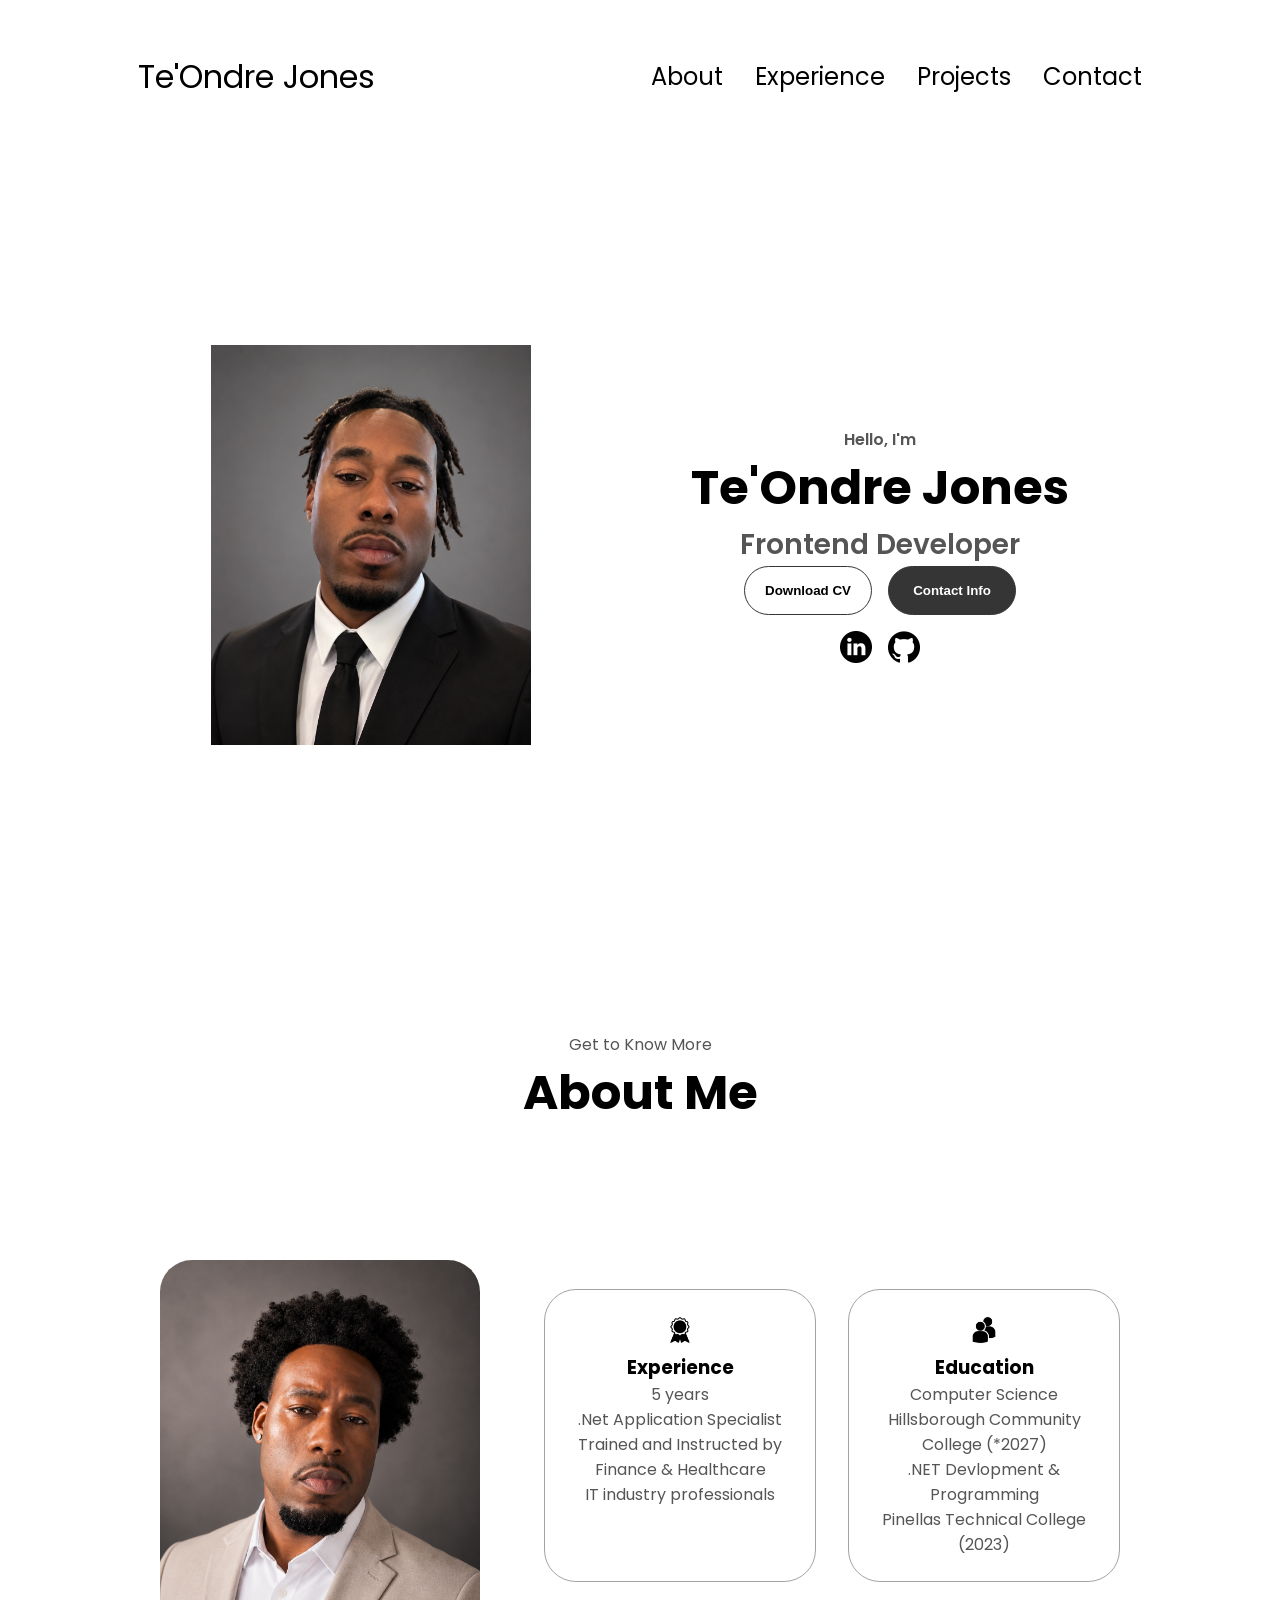
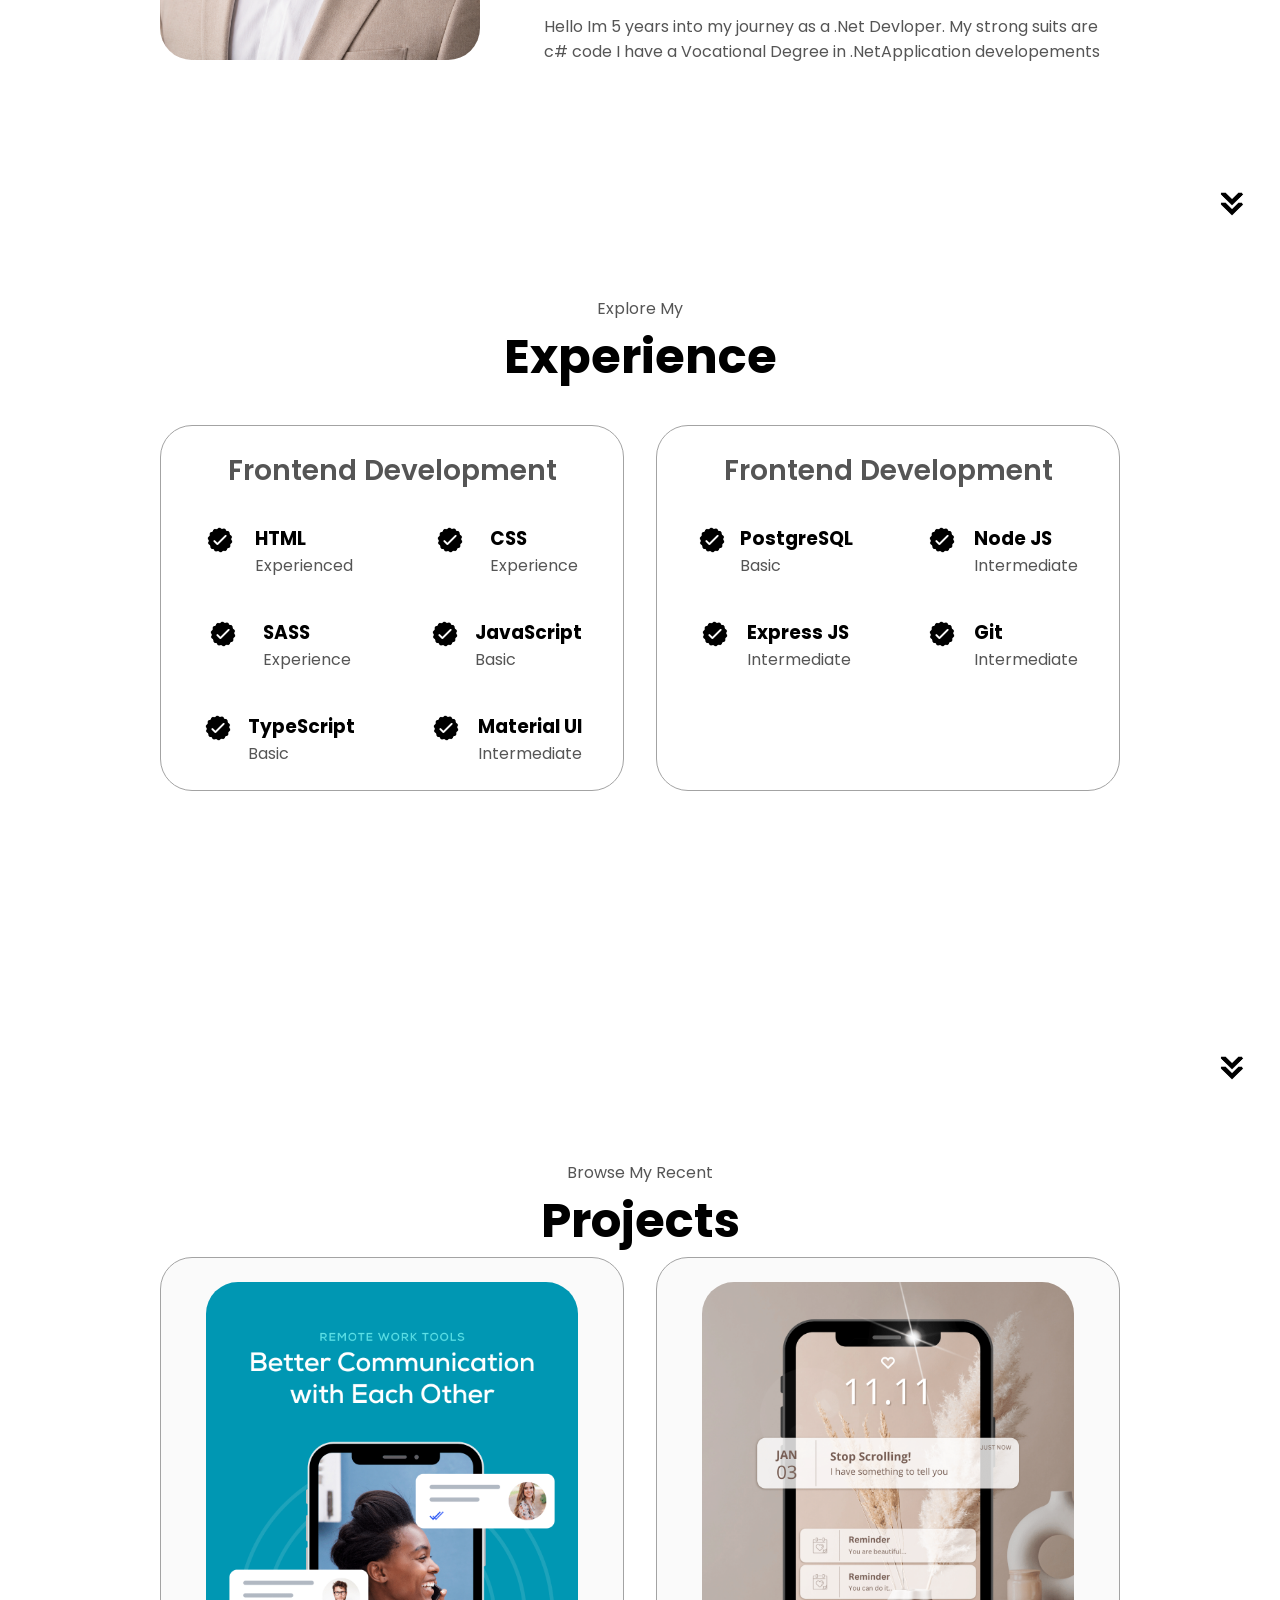
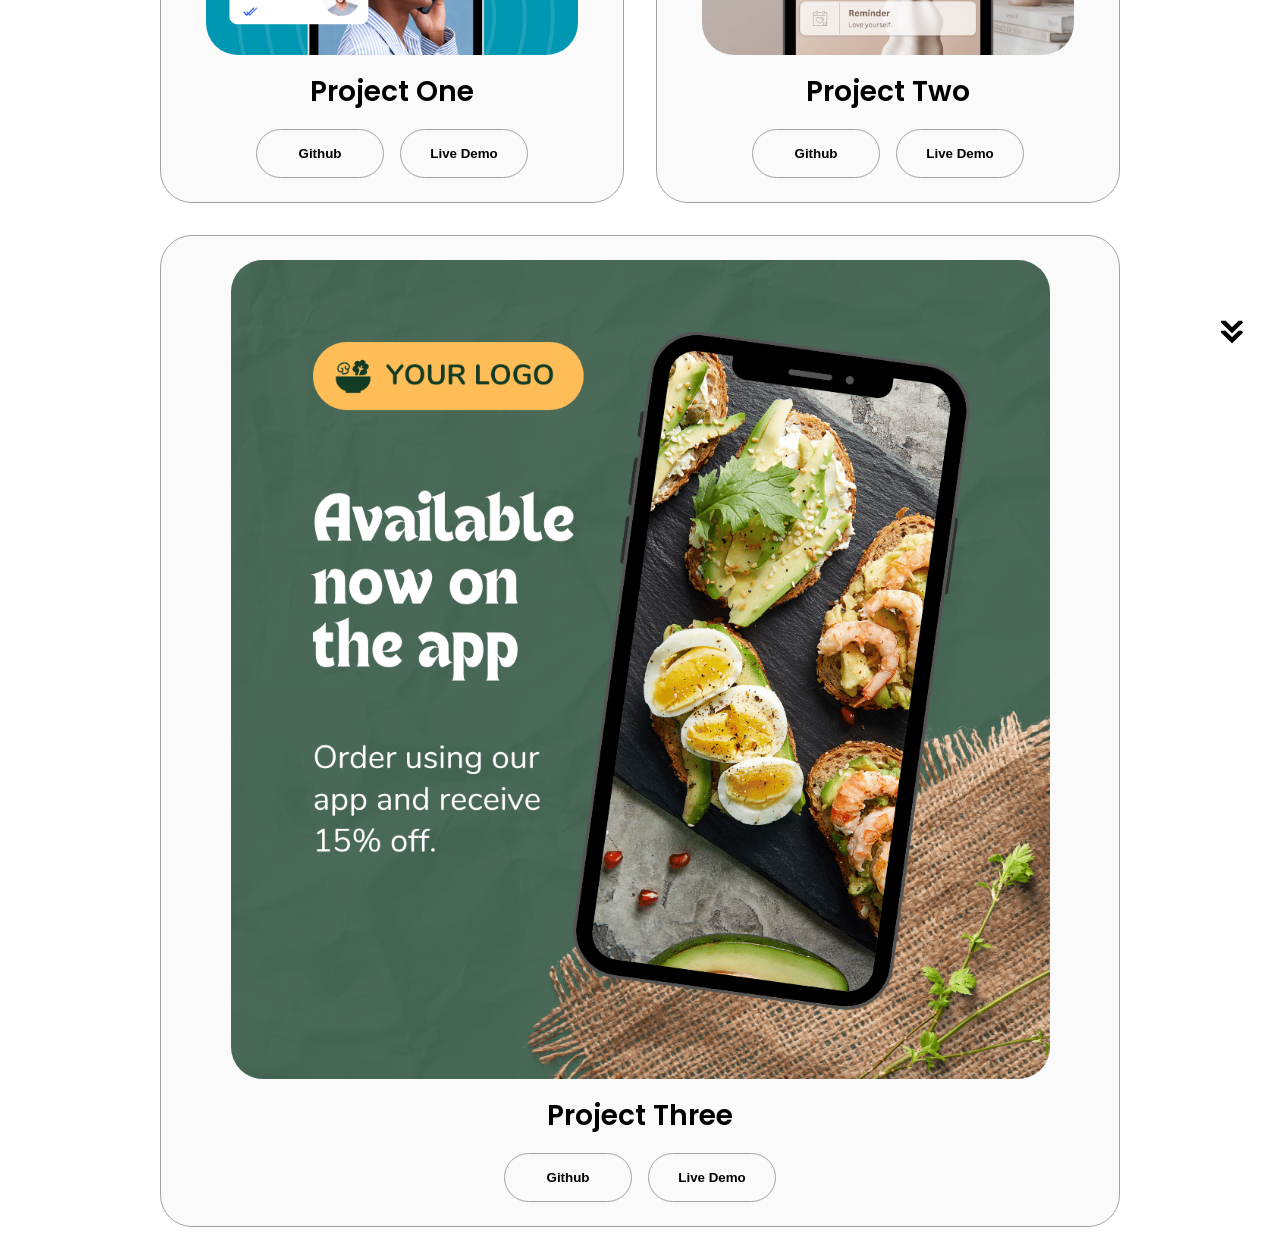
==== index.html @ f0c5bff0 "Move portfolio files to repository root for GitHub Pages" ====
<!DOCTYPE html>
<html lang="en">
<head>
    <meta charset="UTF-8">
    <meta name="viewport" content="width=device-width, initial-scale=1.0">
    <title>My Portfolio</title>
    <link rel="stylesheet" href="style.css"/>
    <link rel="stylesheet" href="mediaqueries.css"/>

</head>
<body>
    <nav id="desktop-nav">
        <div class="logo">Te'Ondre Jones</div>
        <div>
            <ul class="nav-links"> 
                <li><a href="#about">About</a></li>
                <li><a href="#experience">Experience</a></li>
                <li><a href="#projects">Projects</a></li>
                <li><a href="#contact">Contact</a></li>
            </ul>
        </div>
    </nav>
    <nav id="hamburger-nav">
        <div class="logo">Te'Ondre Jones</div>  
        <div class="hamburger-menu">
            <div class="hamburger-icon" onclick="toggleMenu()">
            <span></span>
            <span></span>
            <span></span>
            </div>
            <div class="menu-links">
                <li><a href="#about" onclick="toggleMenu()">About</a></li>
                <li><a href="#experience" onclick="toggleMenu()">Experience</a></li>
                <li><a href="#projects" onclick="toggleMenu()">Projects</a></li>
                <li><a href="#contact" onclick="toggleMenu()">Contact</a></li>
            </div>
        </div>
    </nav>
    <section id="profile">
        <div class="section_pic-container">
            <img src="./assests/Its Me.png" alt="John Doe profile
             picture"/>
        </div>
        <div class="section_text">
            <p class="section_text_p1">Hello, I'm</p>
            <h1 class="title">Te'Ondre Jones</h1>
            <p class="section_text_p2">Frontend Developer</p>
            <div class="btn-container">
                <button 
                class="btn btn-color-2"onclick="window.open('./assests/resume-example.pdf')"
                >Download CV
            </button>
            <button 
            class="btn btn-color-1"onclick="location.href='./#contact'"
            >Contact Info
        </button>
            </div>
            <div id="social-container">
                <img src="./assests/linkedin.png"
                 alt="My linkedin profile" 
                class="icon"
                 onclick="location.href='https://www.linkedin.com/in/te-ondre-jones-409a4a155/'"
                />
                <img src="./assests/github.png"
                alt="My Github profile" 
               class="icon"
                onclick="location.href='https://github.com/'"
                />
                </div>
        </div>
    </section>
    <section id="about">
        <p class="section_text_p1">Get to Know More </p>
        <h1 class="title">About Me </h1>
        <div class="section-container">
            <div class="section_pic-container">
                <img
                 src="./assests/Its ME 2.png"
                 alt="profile picture"
                 class="about-pic"
                 />
            </div>    
            <div class="about-details-container">
                <div class="about-containers">
                    <div class="details-container">
                        <img 
                        src="./assests/experience.png" 
                        alt="Experience icon"
                        class="icon"
                        />
                        <h3>Experience</h3>
                        <p> 5 years <br> .Net Application Specialist <br>
                        Trained and Instructed by <br> Finance & Healthcare <br> IT industry professionals
                        </p>
                    </div>
                    <div class="details-container">
                        <img 
                        src="./assests/education.png" 
                        alt="Education icon"
                        class="icon"
                        />
                        <h3>Education</h3>
                        <p> Computer Science <br> Hillsborough Community College (*2027)<br>
                             .NET Devlopment & Programming <br> Pinellas Technical College (2023)</p>
                    </div>
                </div>
                <div class="text-container">
                 <p>
                    Hello Im 5 years into my journey as a .Net Devloper. My strong suits are c# code I have a Vocational Degree in .NetApplication developements
                 </p>
                </div>
            </div>
        </div>
        <img src="./assests/arrow.png" alt="Arrow icon" class="icon arrow"
        onclick="location.href='./#experience'"
        />
    </section>
    <section id="experience">
        <p class="section_text_p1">Explore My</p>
        <h1 class="title">Experience</h1>
        <div class="experience-details-container">
            <div class="about-containers">
                <div class="details-container">
                    <h2 class="experience-sub-title">Frontend Development</h2>
                    <div class="article-container">
                        <article>
                            <img 
                            src="./assests/checkmark.png" 
                            alt="Experience icon"
                            class="icon"
                            />
                            <div>
                                <h3>HTML</h3>
                                <P>Experienced</P>
                            </div>
                        </article>
                        <article>
                            <img 
                            src="./assests/checkmark.png" 
                            alt="Experience icon"
                            class="icon"
                            />
                            <div>
                                <h3>CSS</h3>
                                <P>Experience</P>
                            </div>
                        </article>
                        <article>
                            <img 
                            src="./assests/checkmark.png" 
                            alt="Experience icon"
                            class="icon"
                            />
                            <div>
                                <h3>SASS</h3>
                                <P>Experience</P>
                            </div>
                        </article>
                        <article>
                            <img 
                            src="./assests/checkmark.png" 
                            alt="Experience icon"
                            class="icon"
                            />
                            <div>
                                <h3>JavaScript</h3>
                                <P>Basic</P>
                            </div>
                        </article>
                        <article>
                            <img 
                            src="./assests/checkmark.png" 
                            alt="Experience icon"
                            class="icon"
                            />
                            <div>
                                <h3>TypeScript</h3>
                                <P>Basic</P>
                            </div>
                        </article>
                        <article>
                            <img 
                            src="./assests/checkmark.png" 
                            alt="Experience icon"
                            class="icon"
                            />
                            <div>
                                <h3>Material UI</h3>
                                <P>Intermediate</P>
                            </div>
                        </article>
                    </div>
                </div>
                <div class="details-container">
                    <h2 class="experience-sub-title">Frontend Development</h2>
                    <div class="article-container">
                        <article>
                            <img 
                            src="./assests/checkmark.png" 
                            alt="Experience icon"
                            class="icon"
                            />
                            <div>
                                <h3>PostgreSQL</h3>
                                <P>Basic</P>
                            </div>
                        </article>
                        <article>
                            <img 
                            src="./assests/checkmark.png" 
                            alt="Experience icon"
                            class="icon"
                            />
                            <div>
                                <h3>Node JS</h3>
                                <P>Intermediate</P>
                            </div>
                        </article>
                        <article>
                            <img 
                            src="./assests/checkmark.png" 
                            alt="Experience icon"
                            class="icon"
                            />
                            <div>
                                <h3>Express JS</h3>
                                <P>Intermediate</P>
                            </div>
                        </article>
                        <article>
                            <img 
                            src="./assests/checkmark.png" 
                            alt="Experience icon"
                            class="icon"
                            />
                            <div>
                                <h3>Git</h3>
                                <P>Intermediate</P>
                            </div>
                        </article>
                        
                    </div>
                </div>
            </div>
        </div>
        <img 
        src="./assests/arrow.png" 
        alt="Arrow icon" 
        class="icon arrow"
        onclick="location.href='./#projects'"
        />
    </section>
    <section id="projects">
       <P class="section_text_p1">Browse My Recent</P> 
       <h1 class="title">Projects</h1>
       <div class="experience-details-container">
        <div class="projects-containers">
        <div class="details-container color-container">
            <div class="article-container">
                <img 
                src="./assests/project-1.png"
                alt="Project 1"
                class="project-img"
                />      
            </div>
            <h2 class="experience-sub-title project-title">Project One</h2>
            <div class="btn-container">
                <button class="btn btn-color-2 project-btn"
                onclick="location.href='https://github.com/'"
            >
                Github
            </button>
            <button
             class="btn btn-color-2 project-btn"
             onclick="location.href='https://github.com/'"
            >
              Live Demo
             </button>
            </div>
        </div>
        <div class="details-container color-container">
            <div class="article-container">
                <img 
                src="./assests/project-2.png"
                alt="Project 2"
                class="project-img"
                />      
            </div>
            <h2 class="experience-sub-title project-title">Project Two</h2>
            <div class="btn-container">
                <button class="btn btn-color-2 project-btn"
                onclick="location.href='https://github.com/'"
            >
                Github
            </button>
            <button
             class="btn btn-color-2 project-btn"
             onclick="location.href='https://github.com/'"
            >
              Live Demo
             </button>
            </div>
        </div>
        <div class="details-container color-container">
            <div class="article-container">
                <img 
                src="./assests/project-3.png"
                alt="Project 3"
                class="project-img"
                />      
            </div>
            <h2 class="experience-sub-title project-title">Project Three</h2>
            <div class="btn-container">
                <button class="btn btn-color-2 project-btn"
                onclick="location.href='https://github.com/'"
            >
                Github
            </button>
            <button
             class="btn btn-color-2 project-btn"
             onclick="location.href='https://github.com/'"
            >
              Live Demo
             </button>
            </div>
        </div>
    </div>
       </div>
       <img 
       src="./assests/arrow.png" 
       alt="Arrow icon" 
       class="icon arrow"
       onclick="location.href='./#experience'"
       />
       
    </section>
    <section id="contact">
     <p class="section_text_p1">Get in Touch</p>
     <h1 class="title">Contact Me</h1>
     <div class="contact-info-upper-container">
        <div class="contact-info-container">
            <img 
            src="./assests/email.png" 
            alt="Email icon"
            class="icon contact-icon email-icon"
            />
            <p><a href="mailto:examplemail@gmail.com">Teondrej21@gmail.com</a>
            </p>
        </div>
        <div class="contact-info-container">
            <img 
            src="./assests/linkedin.png" 
            alt="linkedin icon"
            class="icon contact-icon"
            />
            <p><a href="https://www.linkedin.com/in/teondrejones/">LinkedIn</a>
            </p>
        </div>
     </div>
    </section>
    <footer>
        <nav>
            <div class="nav-links-container">
                <ul class="nav-links"> 
                    <li><a href="#about">About</a></li>
                    <li><a href="#experience">Experience</a></li>
                    <li><a href="#projects">Projects</a></li>
                    <li><a href="#contact">Contact</a></li>
                </ul>
            </div>
        </nav>
        <p>Copyright &#169; 2026 Teondre Jones. All Rights Reserved.</p>
    </footer>
  <script src="script.js"></script>  
</body>
</html>
---- style.css ----
/* General*/


@import url('https://fonts.googleapis.com/css2?family=Poppins:wght@300;400;500;600&display=swap');

*{
    margin:0;
    padding:0;
}
body {
    font-family: "Poppins", sams-serfif;
}

html{
    scroll-behavior: smooth;
}

p{
    color:rgb(85, 85, 85);
}

/* TRANSITION */

a, .btn{
    transition: all 300ms ease;
}

/*  DESKTOP NAV*/

nav,
 .nav-links{
    display:flex;
}

nav {
justify-content: space-around;
align-items: center;
height:17vh;
}

.nav-links{
    gap:2rem;
    list-style:none;
    font-size:1.5rem;
}

a{
    color:black;
    text-decoration: none;
    text-decoration-color: white;
}
a:hover{
    color: grey;
    text-decoration: underline;
    text-underline-offset: 1rem;
    text-decoration-color: rgb(181,181,181);
}

.logo{
    font-size: 2rem;
}

.logo:hover{
    cursor: default;
}

/*HAMBURGER MENU */

#hamburger-nav{
    display:none;
}

.hamburger-menu{
    position: relative;
    display: inline-block;
}

.hamburger-icon{
    display: flex;
    flex-direction: column;
    justify-content: space-between;
    height: 24px;
    width: 30px;
    cursor:pointer;
}

.hamburger-icon span {
    width: 100%;
    height:2px;
    background-color:black;
    transition: all 0.3 ease-in-out;
}
.menu-links{
    position: absolute;
    top: 100%;
    right: 0%;
    background-color:white;
    width: fit-content;
    max-height: 0;
    overflow: hidden;
    transition: all 0.3 ease-in-out;


}

.menu-links a {
    display: block;
    padding: 10px;
    text-align: center;
    font-size:1.5rem;
    color:black;
    text-decoration: none;
    transition: all 0.3 ease-in-out;
}

.menu-links li{
    list-style:none;
}
.menu-links.open{
    max-height: 300px;
}

.hamburger-icon.open span:first-child{
    transform: rotate(45deg) translate(10px, 5px);
}
.hamburger-icon.open span:nth-child(2){
    opacity: 0;
}

.hamburger-icon.open span:last-child{
    transform: rotate(-45deg) translate(10px, -5px);
}

.hamburger-icon span:first-child{
    transform: none;
}
.hamburger-icon span:first-child{
    opacity: 1;
}
.hamburger-icon span:first-child{
    transform: none;
}

/*SECTIONS*/

section{
    padding-top:4vh;
    height: 96vh;
    margin:0 10rem;
    box-sizing: border-box;
    min-height: fit-content;
}

.section-container{
    display:flex;
}

/* PROFILE SECTION*/

#profile {
    display:flex;
    justify-content: center;
    gap: 5rem;
    height: 80vh;
}

.section_pic-container{
    display: flex;
    height: 400px;
    width: 400px;
    margin: auto 0;
}
.section_text{
    align-self:center;
    text-align: center;
}

.section_text p {
    font-weight: 600;
}

.section_text_p1 {
text-align: center;
}

.section_text_p2{
    font-size: 1.75rem;
    margin-bottom: 1 rem;
}

.title {
    font-size: 3rem;
    text-align: center;
}

#social-container{

    display:flex ;
    justify-content: center;
    margin-top: 1rem;
    gap: 1rem;
}

/*ICONS*/

.icon{
cursor: pointer;
height: 2rem;
}

/*BUTTONS*/

.btn-container{
    display: flex;
    justify-content: center;
    gap: 1rem;
}

.btn{
    font-weight: 600;
    transition:all 300ms ease;
    padding: 1rem;
    width: 8rem;
    border-radius: 2rem;
}
.btn-color-1,
.btn-color-2 {
   border:rgb(53, 53, 53) 0.1rem solid ;
}
.btn-color-1:hover,
.btn-color-2:hover {
   cursor: pointer;
}
.btn-color-1,
.btn-color-2:hover {
   background: rgb(53, 53, 53);
   color: white;
}

.btn-color-1:hover{
    background: rgb(0, 0, 0);
}

.btn-color-2{
    background: none;
}

.btn-color-2:hover{
    background: rgb(255, 255, 255) 0.1rem solid;
}

.btn-container{
    gap: 1rem;
}

/* About Section */

#about{
    position:relative;
}

.about-containers{
    gap: 2rem;
    margin-bottom: 2rem;
    margin-top: 2rem;
}

.about-details-container{
    justify-content: center;
    flex-direction: column;
    
}

.about-containers,
.about-details-container{
    display: flex;
}

.about-pic{
    border-radius: 2rem;
}

.arrow{
    position: absolute;
    right: -8rem;
    bottom: 2.5rem;
}

.details-container{
    padding: 1.5rem;
    flex: 1;
    background: white;
    border-radius: 2rem;
    border: rgb(53, 53, 53) 0.1rem solid;
    border-color: rgb(163,163,163);
    text-align: center;
}

.section-container{
    gap: 4rem;
    height: 80%;
}

.section_pic-container{
    height: 400px;
    width: 400px;
    margin: auto 0;
}

/*EXPERIENCE SECTION*/

#experience{
    position: relative;
}

.experience-sub-title{
    color: rgb(85, 85, 85);
    font-weight: 600;
    font-size: 1.75rem;
    margin-bottom: 2rem;
}

.experience-details-container{
    display: flex;
    justify-content: center;
    flex-direction: column;
}

.article-container{
    display: flex;
    text-align: initial;
    flex-wrap: wrap;
    flex-direction: row;
    gap: 2.5em;
    justify-content: space-around;
}

article{
    display: flex;
    width: 10rem;
    justify-content: space-around;
    gap: 0.5rem;
}

article.icon {
    cursor: default;
}

/*PROJECTS SECTION*/

#projects{
    position: relative;
}

.projects-containers {
    display: flex;
    justify-content: center;
    align-items: center;
    gap: 2rem;
    
}

.color-container{
    border-color: rgb(163,163,163);
    background: rgb(250, 250, 250);
}

.project-img{
    border-radius: 2rem;
    width: 90%;
    height: 90%;
}

.project-title{
    margin: 1rem;
    color: black;
}

.project-btn{
    color:black;
    border-color: rgb(163,163,163);
}

/* CONTACT */

#contact{
    display: flex;
    justify-content: center;
    flex-direction: column;
    height: 70vh;
}

.contact-info-upper-container{
    display:flex;
    justify-content: center;
    border-radius: 2rem;
    border:rgb(53, 53, 53) 0.1rem solid;
    border-color: rgb(163,163,163);
    background: rgb(250, 250, 250);
    margin: 2rem auto;
    padding: 0.5rem;

}

.contact-info-container{
    display:flex;
    align-items: center;
    justify-content: center;
    gap: 0.5rem;
    margin: 1rem; 
}

.contact-info-container p{
font-size: larger;
}

.contact-icon{
    cursor: default;
}

.email-icon{
    height: 2.5rem;
}

/* FOOTER SECTION */

footer{
    height: 26vh;
    margin: 0 1rem;
}

footer p{
    text-align: center;
}
---- mediaqueries.css ----
@media screen and (max-width: 1400px) {
    #profile {
       height: 83vh;
       margin-bottom: 6rem;
    }
    .projects-containers,.about-containers{
        flex-wrap: wrap;
    }
}

@media screen and (max-width: 1200px) {
    #desktop-nav {
        display: none;
    }

    #hamburger-nav {
        display: flex;
    }

    #experience,
     .experience-details-container {
        margin-top:2rem;
    }

    #profile,
    .section-container{
       display: block;
    }

    .arrow {
        display: none;
    }

    section,
    .section-container{
        height: fit-content;
    }
    
    section{
        margin: 0 5%;
    }

    .section_pic-container{
        width: 275px;
        height: 275px;
        margin: 0 auto 2rem;
    }

    .projects-containers,
    .about-containers{
        margin-top: 0;
    }
}

@media screen and (max-width: 600px) {

    #contact,footer{
        height: 40vh;
    }

    #profile{
        height: 83vh;
        margin-bottom: 0;
    }
    article{
        font-size: 1rem;
    }
    footer nav{
        height: fit-content;
        margin-bottom: 2rem;
    }
    .about-containers,
    .container-info-upper-container,
    .btn-container{
        flex-wrap: wrap;
    }
    .contact-info-container{
        margin: 0;
    }

    .contact-info-container p, .nav-links li a{
        font-size: 1rem;
    }
    .experience-sub-title{
        font-size: 1.25rem;
    }
    .logo{
        font-size: 1.5rem;
    }
    .nav-links{
        flex-direction: column;
        gap: 0.5rem;
        text-align: center;
    }
    .section_pic-container{
        width: auto;
        height: 46vw;
        justify-content: center;
    }
    .section_text_p2{
        font-size: 1.25rem;
    }
    .title{
        font-size: 2rem;
    }
    .text-container{
        text-align: justify;
    }
}
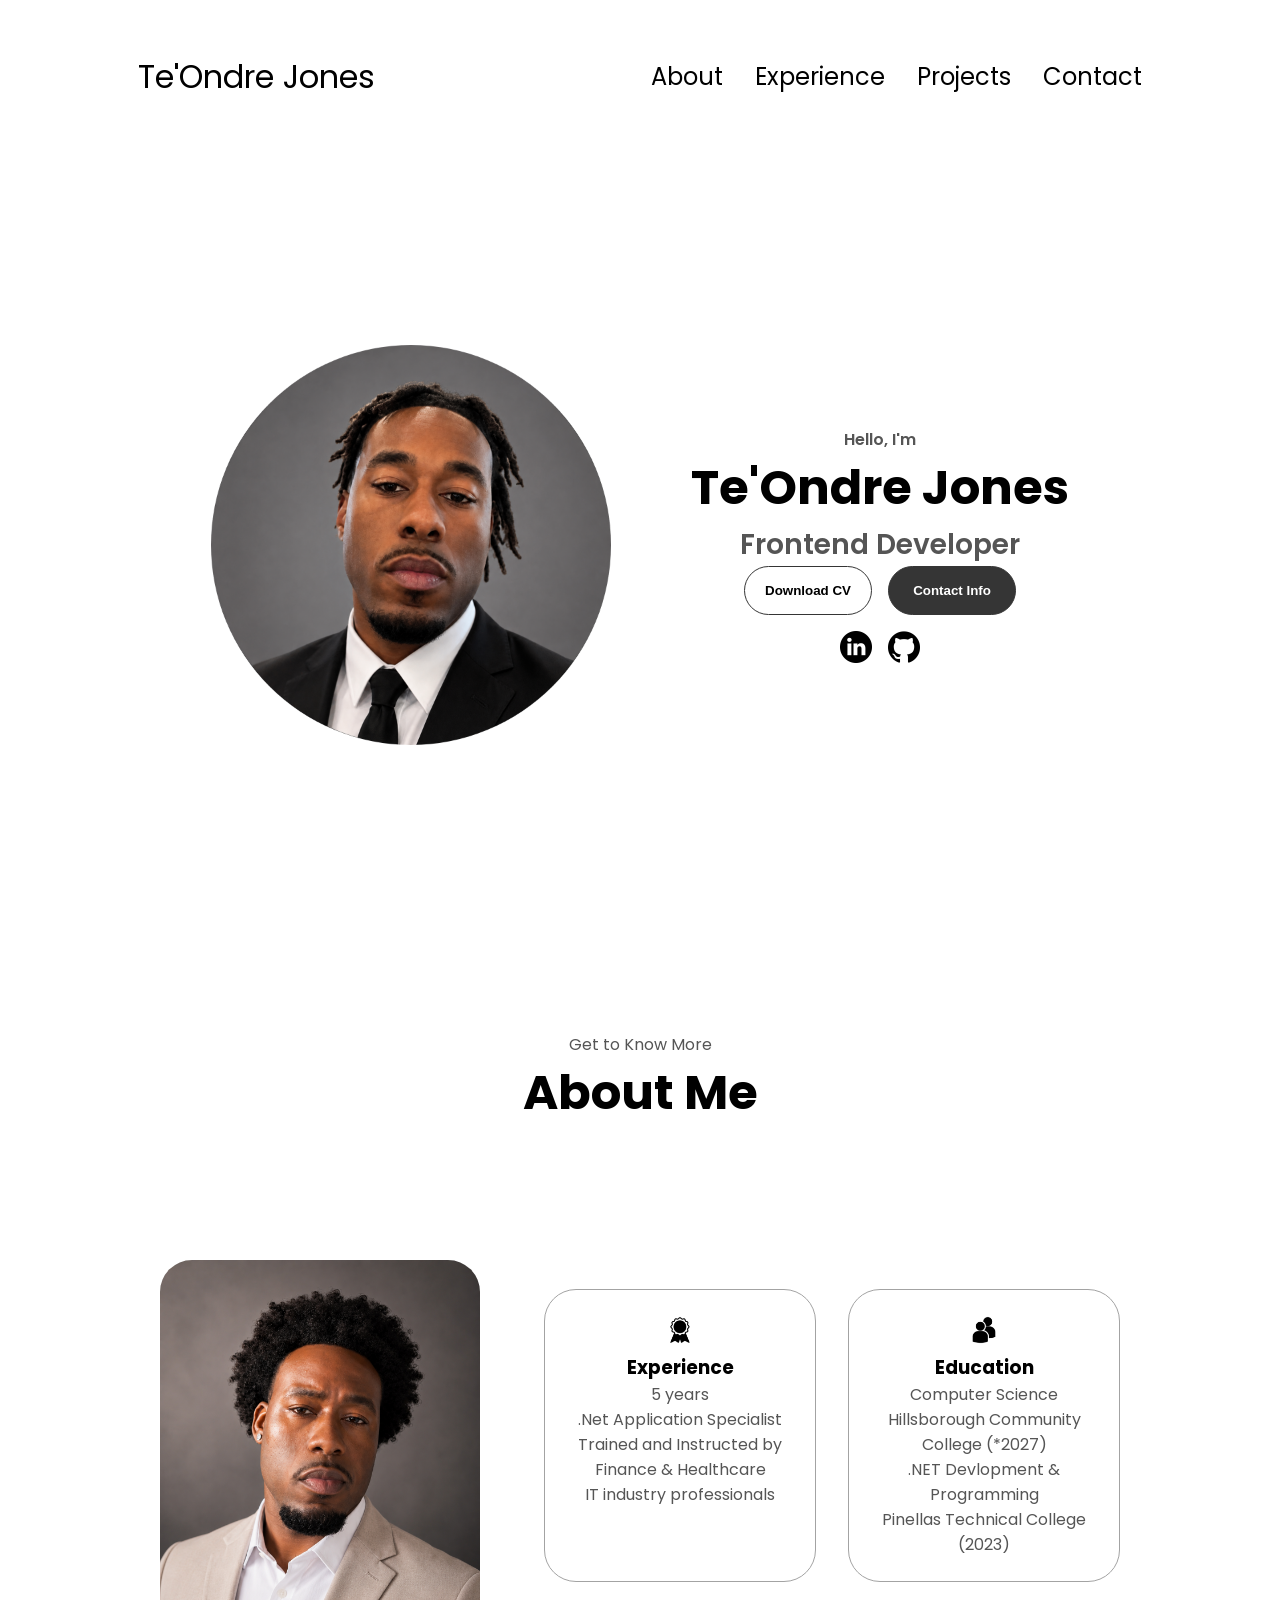
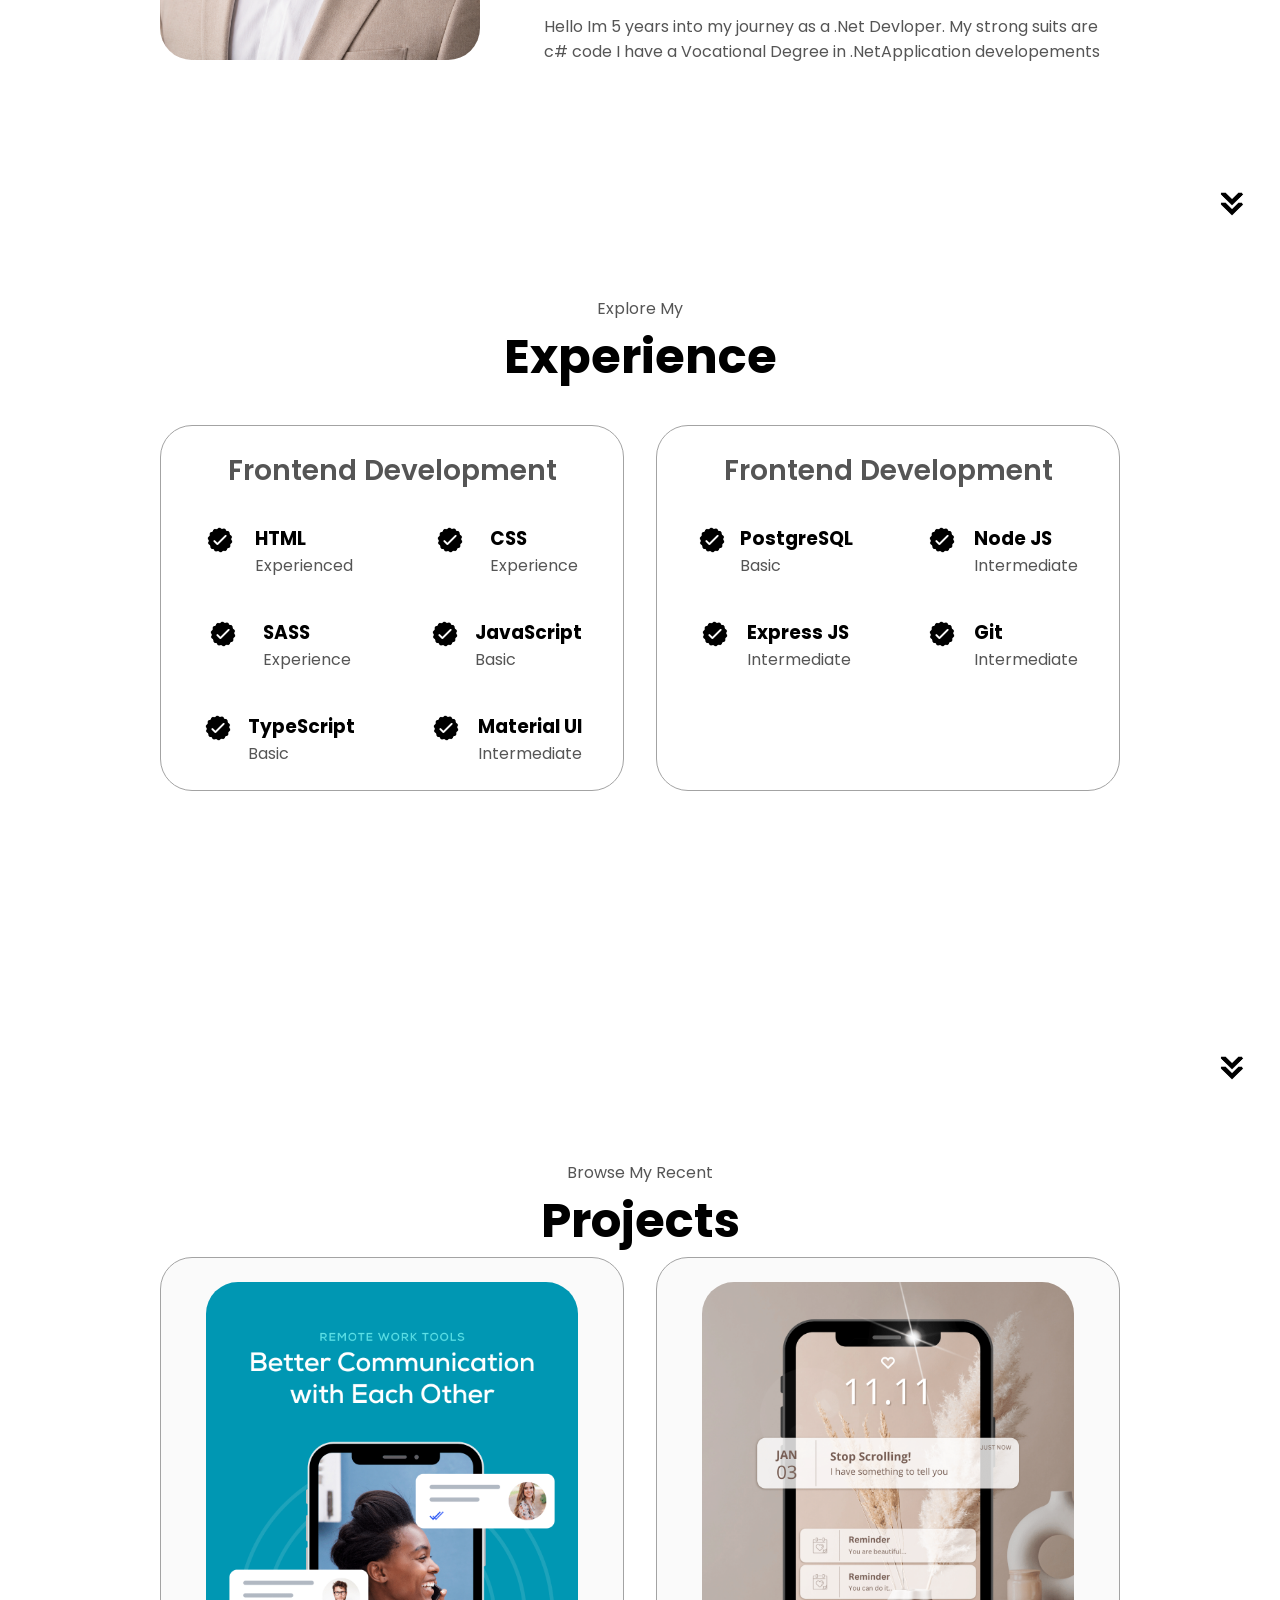
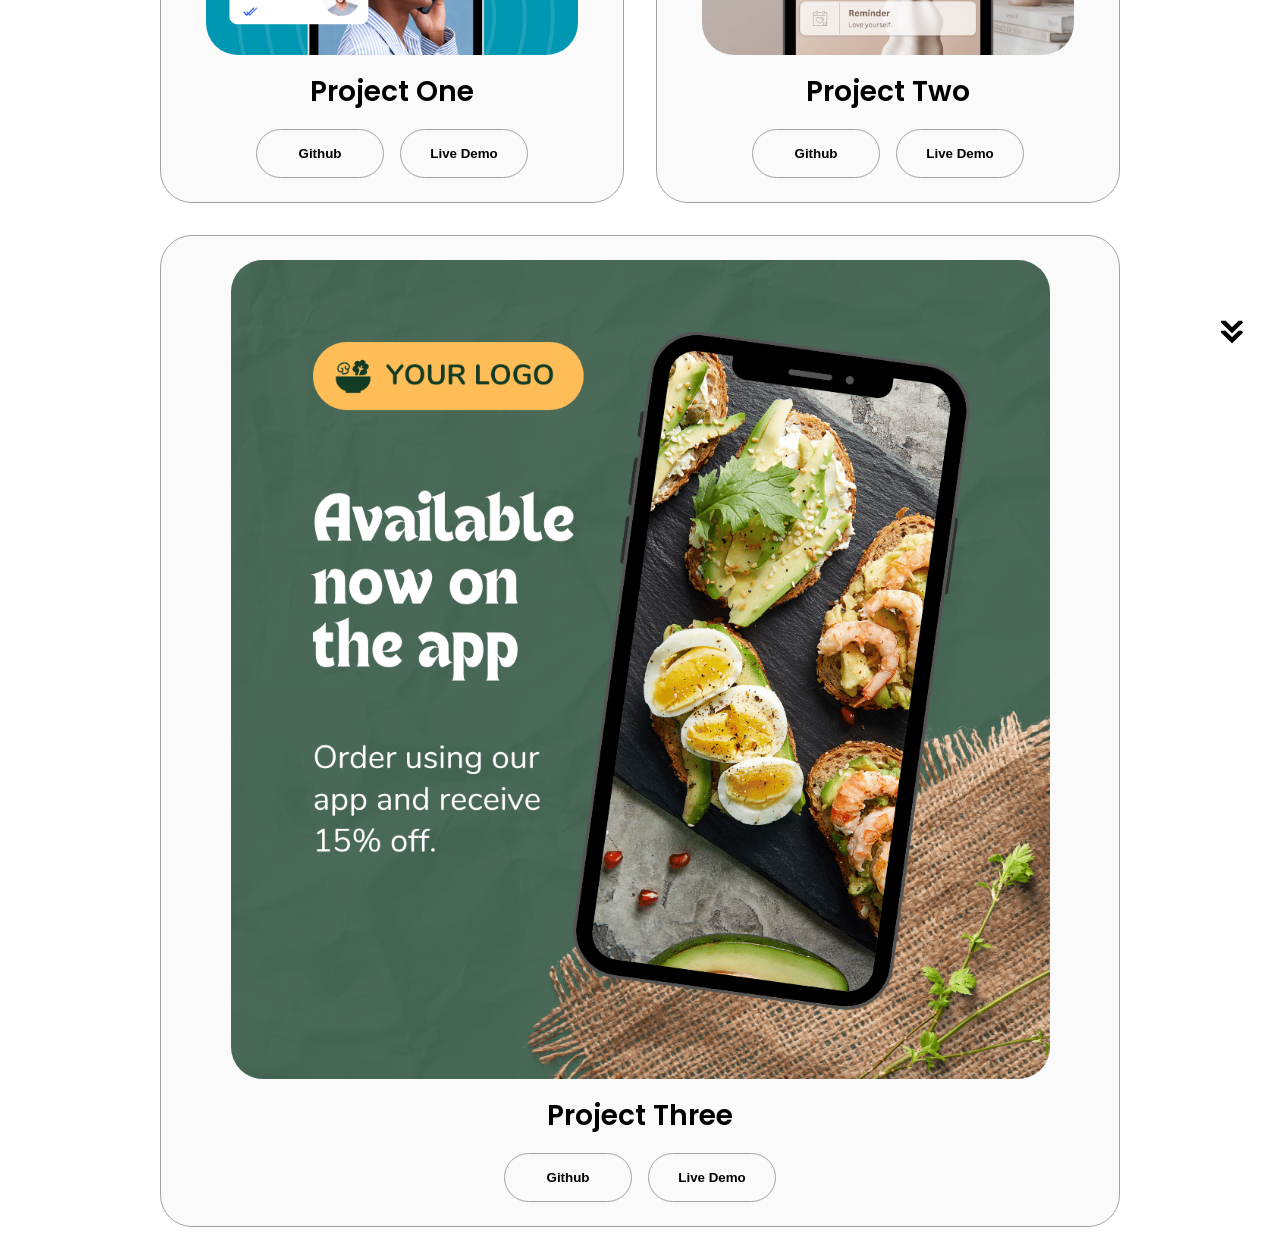
==== commit 289f36a9: "Update portfolio: modify index.html and style.css, add new profile photos" ====
--- a/index.html
+++ b/index.html
@@ -38,7 +38,7 @@
     </nav>
     <section id="profile">
         <div class="section_pic-container">
-            <img src="./assests/Its Me.png" alt="John Doe profile
+            <img src="./assests/Profile photo 2.png" alt="John Doe profile
              picture"/>
         </div>
         <div class="section_text">
--- a/style.css
+++ b/style.css
@@ -162,6 +162,7 @@
     justify-content: center;
     gap: 5rem;
     height: 80vh;
+    
 }
 
 .section_pic-container{
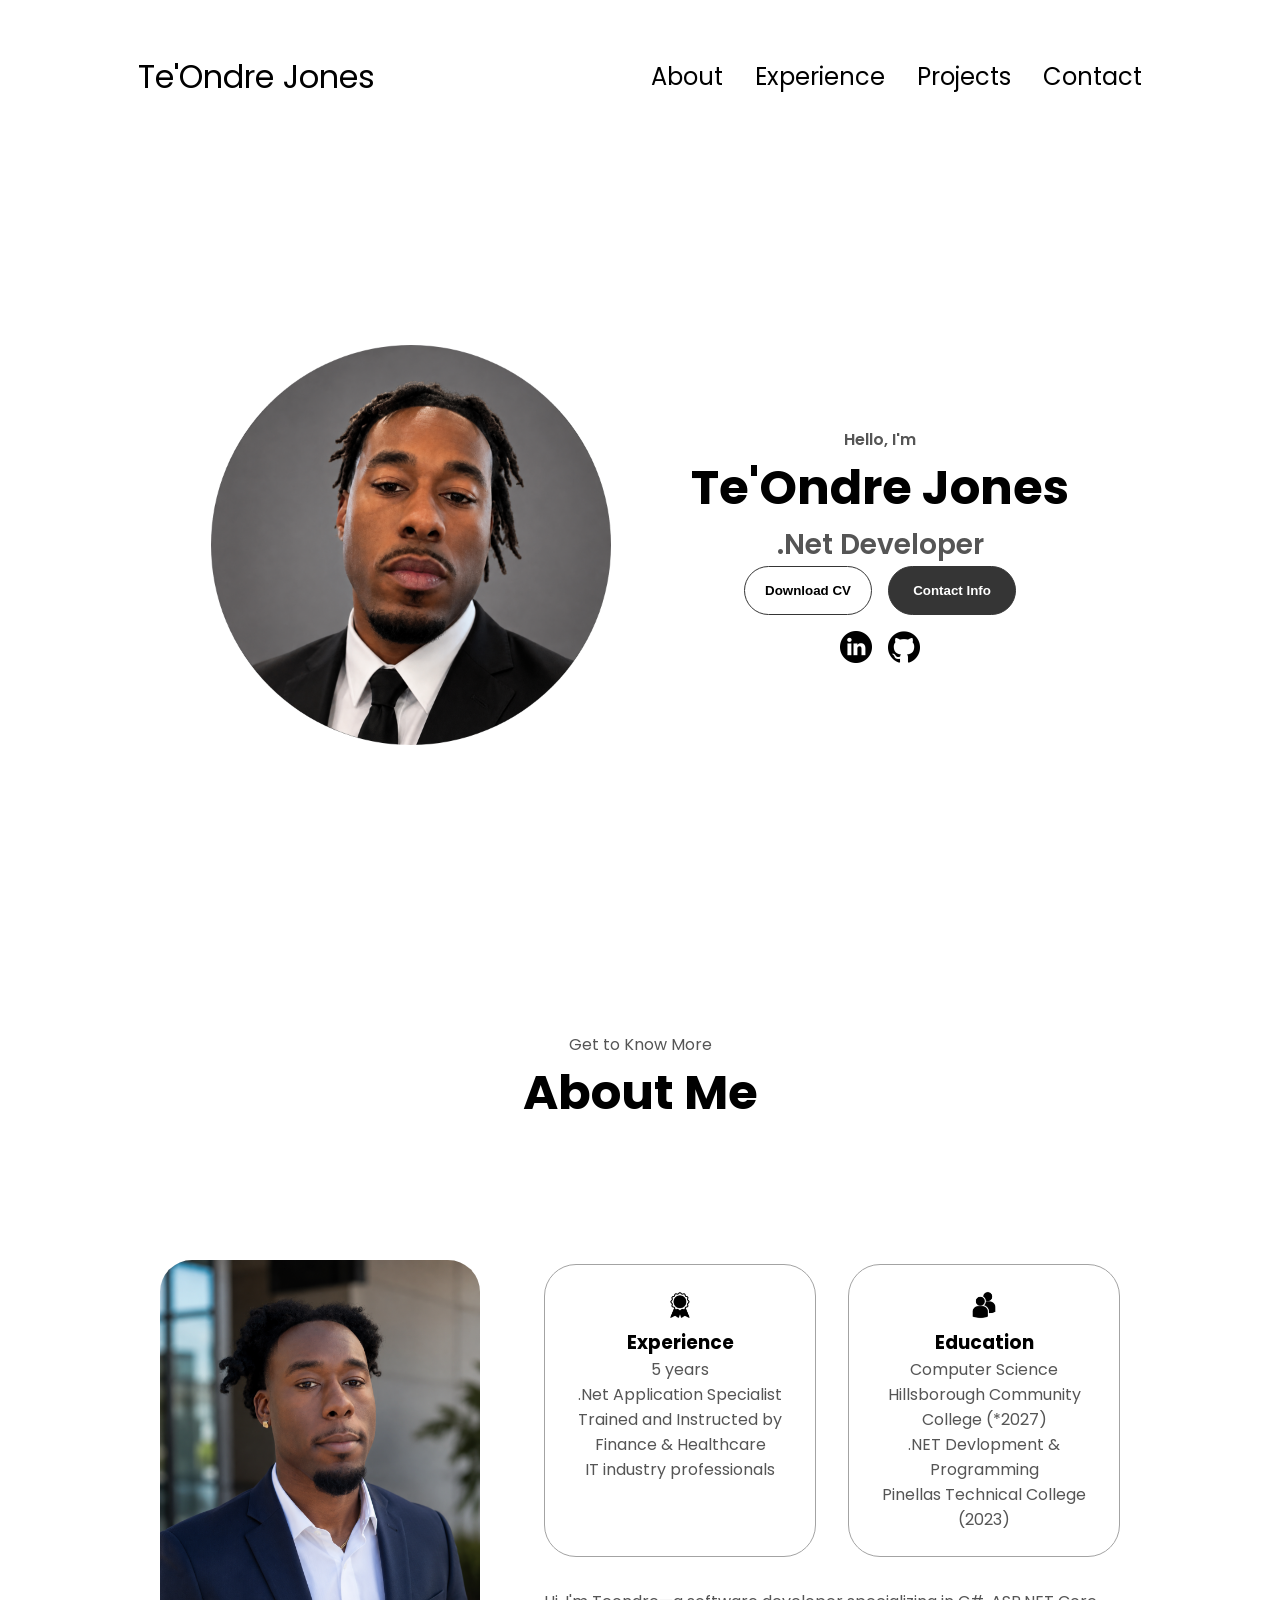
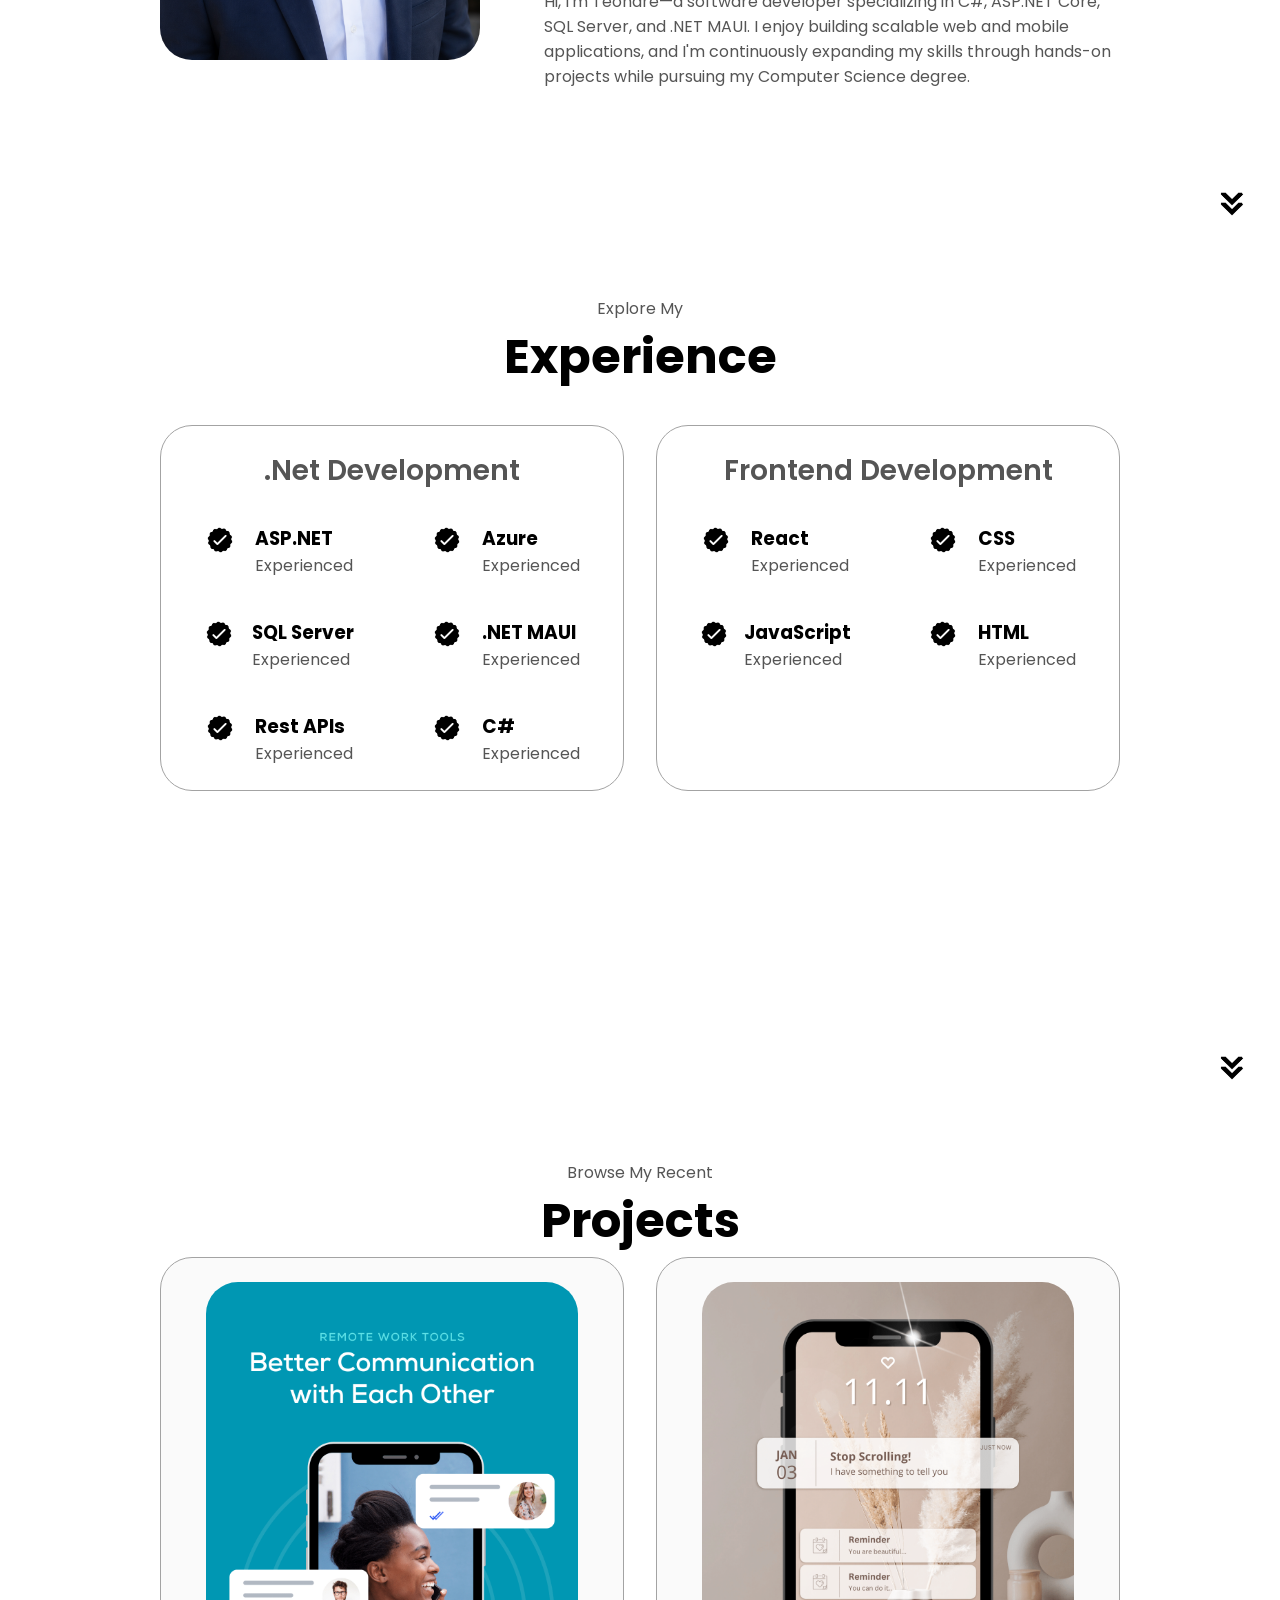
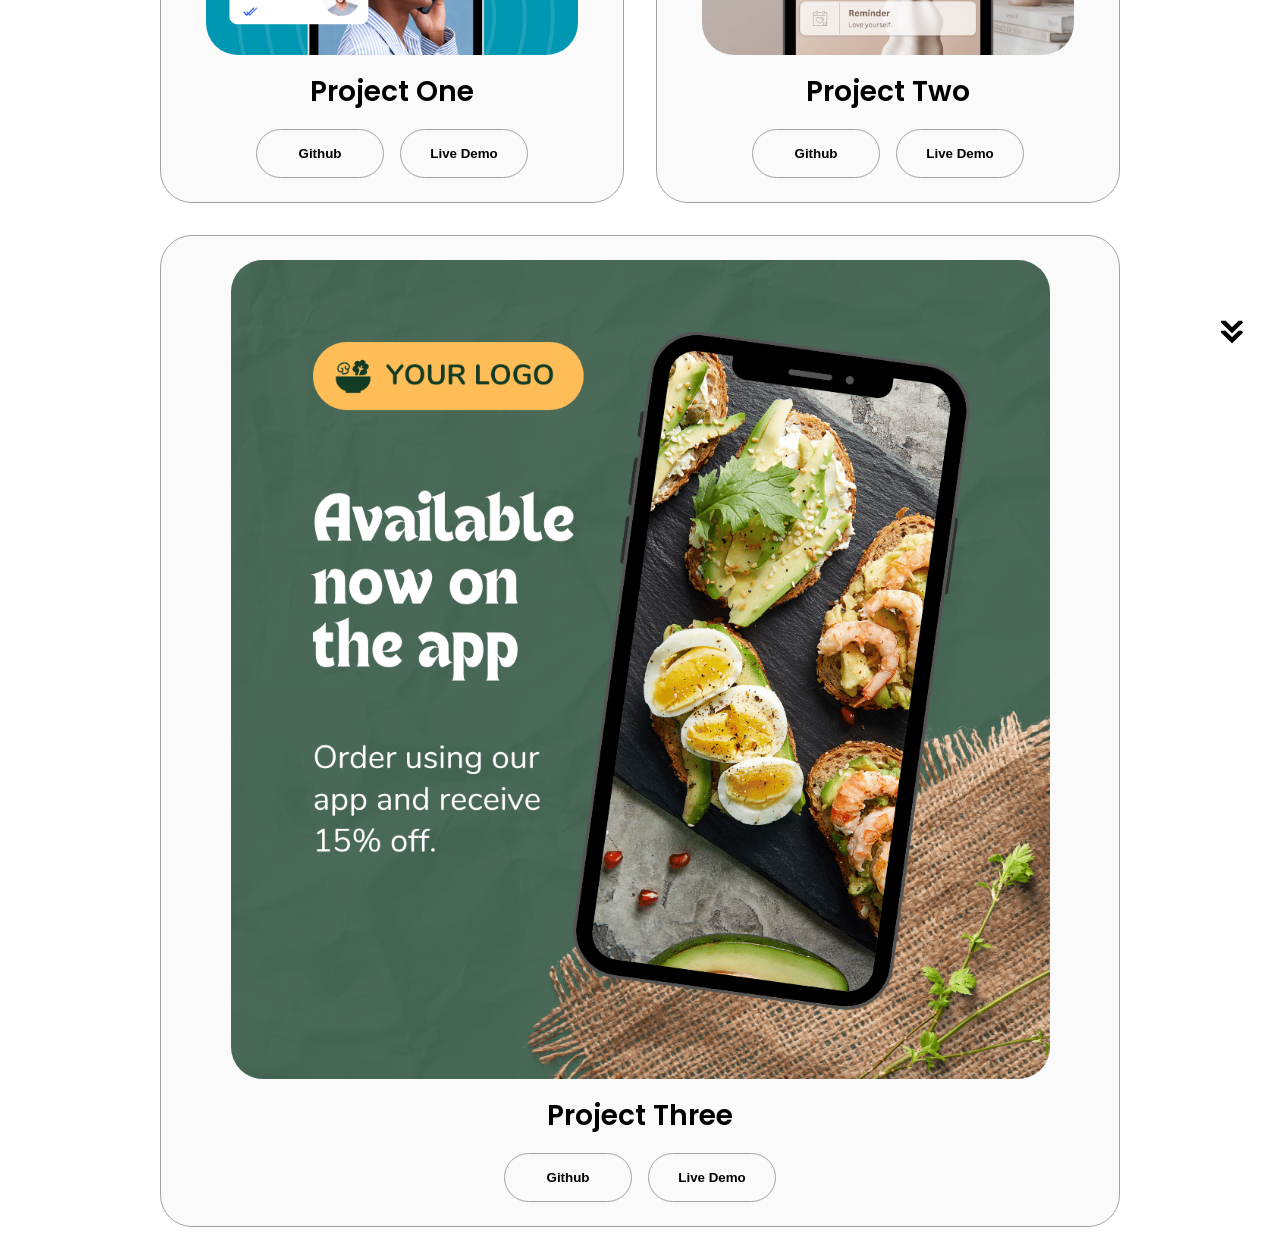
==== commit 506b5e30: "Update portfolio: modify index.html, update resume and profile photos" ====
--- a/index.html
+++ b/index.html
@@ -44,10 +44,10 @@
         <div class="section_text">
             <p class="section_text_p1">Hello, I'm</p>
             <h1 class="title">Te'Ondre Jones</h1>
-            <p class="section_text_p2">Frontend Developer</p>
+            <p class="section_text_p2">.Net Developer</p>
             <div class="btn-container">
                 <button 
-                class="btn btn-color-2"onclick="window.open('./assests/resume-example.pdf')"
+                class="btn btn-color-2"onclick="window.open('./assests/resume .pdf')"
                 >Download CV
             </button>
             <button 
@@ -75,7 +75,7 @@
         <div class="section-container">
             <div class="section_pic-container">
                 <img
-                 src="./assests/Its ME 2.png"
+                 src="./assests/PhotoMe.png"
                  alt="profile picture"
                  class="about-pic"
                  />
@@ -106,7 +106,7 @@
                 </div>
                 <div class="text-container">
                  <p>
-                    Hello Im 5 years into my journey as a .Net Devloper. My strong suits are c# code I have a Vocational Degree in .NetApplication developements
+                 Hi, I'm Teondre—a software developer specializing in C#, ASP.NET Core, SQL Server, and .NET MAUI. I enjoy building scalable web and mobile applications, and I'm continuously expanding my skills through hands-on projects while pursuing my Computer Science degree.
                  </p>
                 </div>
             </div>
@@ -121,7 +121,7 @@
         <div class="experience-details-container">
             <div class="about-containers">
                 <div class="details-container">
-                    <h2 class="experience-sub-title">Frontend Development</h2>
+                    <h2 class="experience-sub-title">.Net Development</h2>
                     <div class="article-container">
                         <article>
                             <img 
@@ -130,63 +130,63 @@
                             class="icon"
                             />
                             <div>
-                                <h3>HTML</h3>
-                                <P>Experienced</P>
-                            </div>
-                        </article>
-                        <article>
-                            <img 
-                            src="./assests/checkmark.png" 
-                            alt="Experience icon"
-                            class="icon"
-                            />
-                            <div>
-                                <h3>CSS</h3>
-                                <P>Experience</P>
-                            </div>
-                        </article>
-                        <article>
-                            <img 
-                            src="./assests/checkmark.png" 
-                            alt="Experience icon"
-                            class="icon"
-                            />
-                            <div>
-                                <h3>SASS</h3>
-                                <P>Experience</P>
-                            </div>
-                        </article>
-                        <article>
-                            <img 
-                            src="./assests/checkmark.png" 
-                            alt="Experience icon"
-                            class="icon"
-                            />
-                            <div>
-                                <h3>JavaScript</h3>
-                                <P>Basic</P>
-                            </div>
-                        </article>
-                        <article>
-                            <img 
-                            src="./assests/checkmark.png" 
-                            alt="Experience icon"
-                            class="icon"
-                            />
-                            <div>
-                                <h3>TypeScript</h3>
-                                <P>Basic</P>
-                            </div>
-                        </article>
-                        <article>
-                            <img 
-                            src="./assests/checkmark.png" 
-                            alt="Experience icon"
-                            class="icon"
-                            />
-                            <div>
-                                <h3>Material UI</h3>
-                                <P>Intermediate</P>
+                                <h3>ASP.NET</h3>
+                                <P>Experienced</P>
+                            </div>
+                        </article>
+                        <article>
+                            <img 
+                            src="./assests/checkmark.png" 
+                            alt="Experience icon"
+                            class="icon"
+                            />
+                            <div>
+                                <h3>Azure</h3>
+                                <P>Experienced</P>
+                            </div>
+                        </article>
+                        <article>
+                            <img 
+                            src="./assests/checkmark.png" 
+                            alt="Experience icon"
+                            class="icon"
+                            />
+                            <div>
+                                <h3>SQL Server</h3>
+                                <P>Experienced</P>
+                            </div>
+                        </article>
+                        <article>
+                            <img 
+                            src="./assests/checkmark.png" 
+                            alt="Experience icon"
+                            class="icon"
+                            />
+                            <div>
+                                <h3>.NET MAUI</h3>
+                                <P>Experienced</P>
+                            </div>
+                        </article>
+                        <article>
+                            <img 
+                            src="./assests/checkmark.png" 
+                            alt="Experience icon"
+                            class="icon"
+                            />
+                            <div>
+                                <h3>Rest APIs</h3>
+                                <P>Experienced</P>
+                            </div>
+                        </article>
+                        <article>
+                            <img 
+                            src="./assests/checkmark.png" 
+                            alt="Experience icon"
+                            class="icon"
+                            />
+                            <div>
+                                <h3>C#</h3>
+                                <P>Experienced</P>
                             </div>
                         </article>
                     </div>
@@ -201,41 +201,41 @@
                             class="icon"
                             />
                             <div>
-                                <h3>PostgreSQL</h3>
-                                <P>Basic</P>
-                            </div>
-                        </article>
-                        <article>
-                            <img 
-                            src="./assests/checkmark.png" 
-                            alt="Experience icon"
-                            class="icon"
-                            />
-                            <div>
-                                <h3>Node JS</h3>
-                                <P>Intermediate</P>
-                            </div>
-                        </article>
-                        <article>
-                            <img 
-                            src="./assests/checkmark.png" 
-                            alt="Experience icon"
-                            class="icon"
-                            />
-                            <div>
-                                <h3>Express JS</h3>
-                                <P>Intermediate</P>
-                            </div>
-                        </article>
-                        <article>
-                            <img 
-                            src="./assests/checkmark.png" 
-                            alt="Experience icon"
-                            class="icon"
-                            />
-                            <div>
-                                <h3>Git</h3>
-                                <P>Intermediate</P>
+                                <h3>React</h3>
+                                <P>Experienced</P>
+                            </div>
+                        </article>
+                        <article>
+                            <img 
+                            src="./assests/checkmark.png" 
+                            alt="Experience icon"
+                            class="icon"
+                            />
+                            <div>
+                                <h3>CSS</h3>
+                                <P>Experienced</P>
+                            </div>
+                        </article>
+                        <article>
+                            <img 
+                            src="./assests/checkmark.png" 
+                            alt="Experience icon"
+                            class="icon"
+                            />
+                            <div>
+                                <h3>JavaScript</h3>
+                                <P>Experienced</P>
+                            </div>
+                        </article>
+                        <article>
+                            <img 
+                            src="./assests/checkmark.png" 
+                            alt="Experience icon"
+                            class="icon"
+                            />
+                            <div>
+                                <h3>HTML</h3>
+                                <P>Experienced</P>
                             </div>
                         </article>
                         
@@ -266,13 +266,13 @@
             <h2 class="experience-sub-title project-title">Project One</h2>
             <div class="btn-container">
                 <button class="btn btn-color-2 project-btn"
-                onclick="location.href='https://github.com/'"
+                onclick="location.href='https://github.com/TeondreJ'"
             >
                 Github
             </button>
             <button
              class="btn btn-color-2 project-btn"
-             onclick="location.href='https://github.com/'"
+             onclick="location.href='https://github.com/TeondreJ'"
             >
               Live Demo
              </button>
@@ -289,13 +289,13 @@
             <h2 class="experience-sub-title project-title">Project Two</h2>
             <div class="btn-container">
                 <button class="btn btn-color-2 project-btn"
-                onclick="location.href='https://github.com/'"
+                onclick="location.href='https://github.com/TeondreJ'"
             >
                 Github
             </button>
             <button
              class="btn btn-color-2 project-btn"
-             onclick="location.href='https://github.com/'"
+             onclick="location.href='https://github.com/TeondreJ'"
             >
               Live Demo
              </button>
@@ -312,13 +312,13 @@
             <h2 class="experience-sub-title project-title">Project Three</h2>
             <div class="btn-container">
                 <button class="btn btn-color-2 project-btn"
-                onclick="location.href='https://github.com/'"
+                onclick="location.href='https://github.com/TeondreJ'"
             >
                 Github
             </button>
             <button
              class="btn btn-color-2 project-btn"
-             onclick="location.href='https://github.com/'"
+             onclick="location.href='https://github.com/TeondreJ'"
             >
               Live Demo
              </button>
